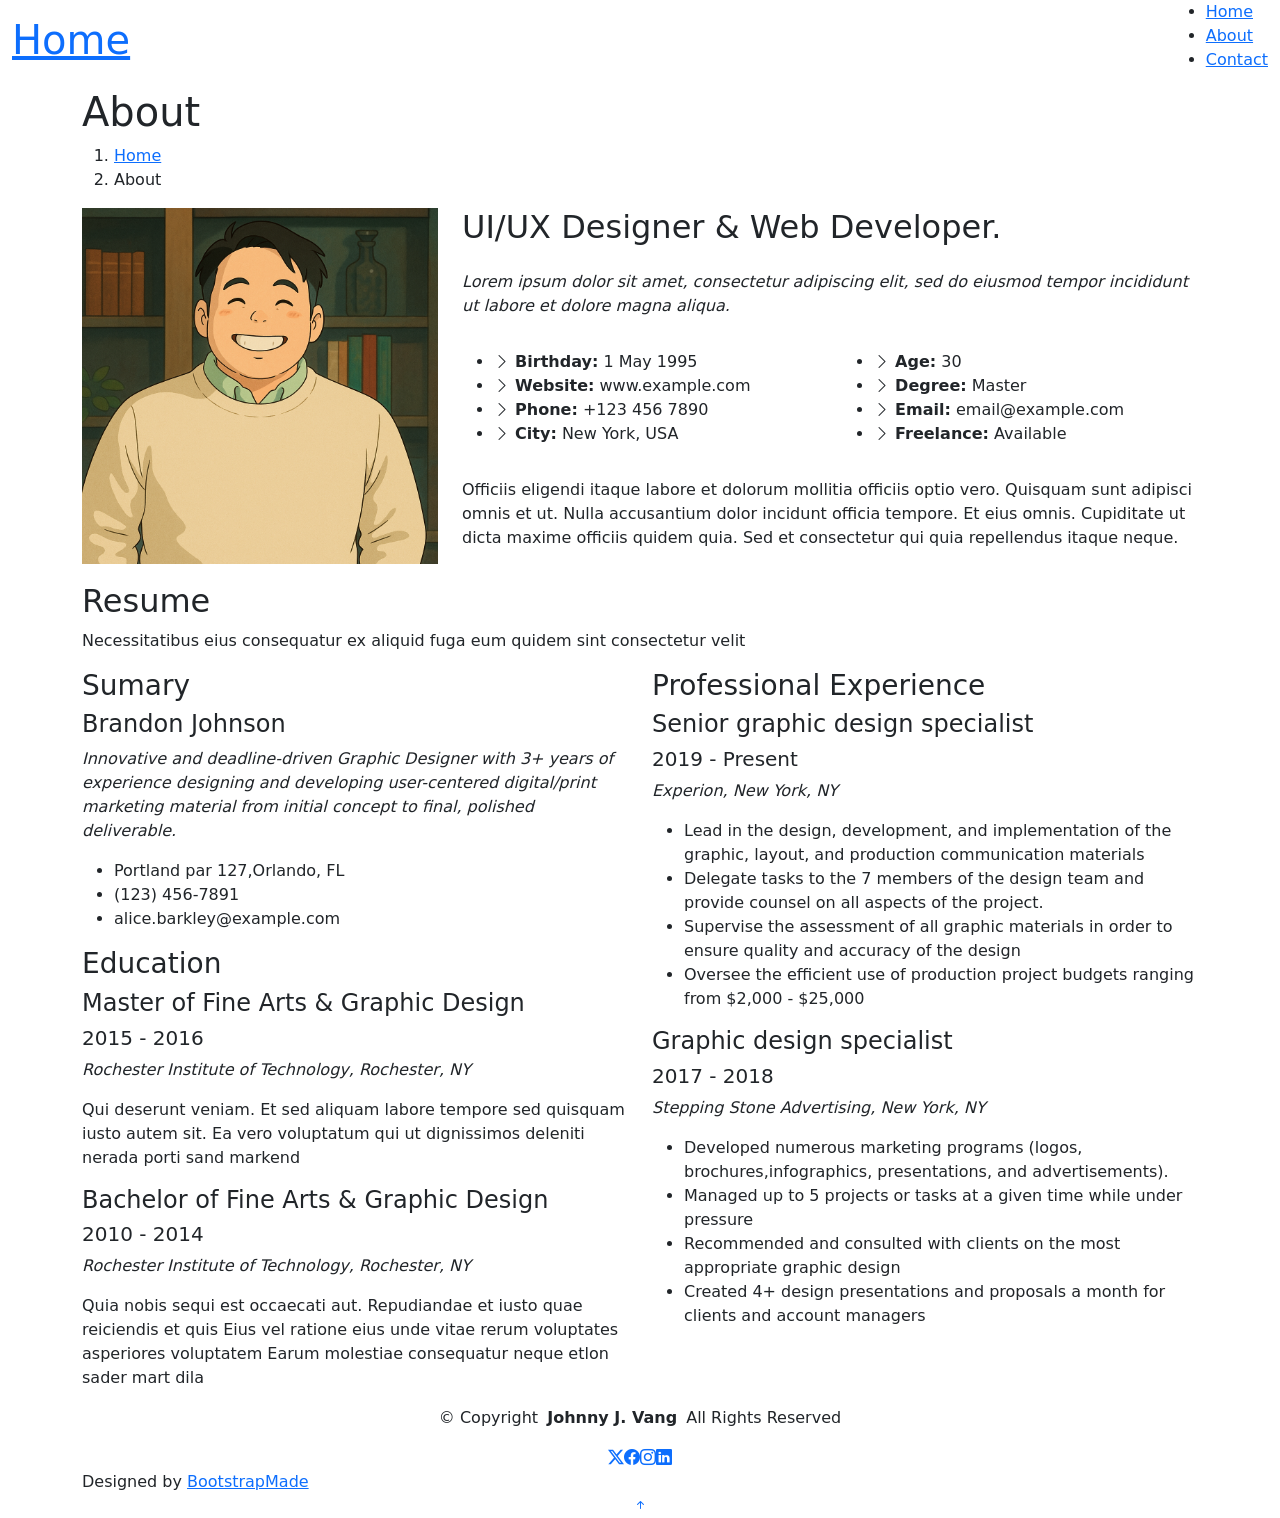
==== about.html @ 9f2401c4 "merging portfolio repository" ====
<!DOCTYPE html>
<html lang="en">

<head>
  <meta charset="utf-8">
  <meta content="width=device-width, initial-scale=1.0" name="viewport">
  <title>Johnny J. Vang</title>
  <meta name="description" content="">
  <meta name="keywords" content="">

  <!-- Favicons -->
  <link href="assets/img/favicon.png" rel="icon">
  <link href="assets/img/apple-touch-icon.png" rel="apple-touch-icon">

  <!-- Fonts -->
  <link href="https://fonts.googleapis.com" rel="preconnect">
  <link href="https://fonts.gstatic.com" rel="preconnect" crossorigin>
  <link href="https://fonts.googleapis.com/css2?family=Inconsolata:wght@200;300;400;500;600;700;800;900&display=swap" rel="stylesheet">

  <!-- Vendor CSS Files -->
  <link href="assets/vendor/bootstrap/css/bootstrap.min.css" rel="stylesheet">
  <link href="assets/vendor/bootstrap-icons/bootstrap-icons.css" rel="stylesheet">
  <link href="assets/vendor/aos/aos.css" rel="stylesheet">
  <link href="assets/vendor/glightbox/css/glightbox.min.css" rel="stylesheet">
  <link href="assets/vendor/swiper/swiper-bundle.min.css" rel="stylesheet">

  <!-- Main CSS File -->
  <link href="assets/css/main.css" rel="stylesheet">

  <!-- =======================================================
  * Template Name: MyPortfolio
  * Template URL: https://bootstrapmade.com/myportfolio-bootstrap-portfolio-website-template/
  * Updated: Aug 08 2024 with Bootstrap v5.3.3
  * Author: BootstrapMade.com
  * License: https://bootstrapmade.com/license/
  ======================================================== -->
</head>

<body class="about-page">

  <header id="header" class="header d-flex align-items-center sticky-top">
    <div class="container-fluid  position-relative d-flex align-items-center justify-content-between">

      <a href="index.html" class="logo d-flex align-items-center">
        <!-- Uncomment the line below if you also wish to use an image logo -->
        <!-- <img src="assets/img/logo.png" alt=""> -->
        <h1 class="sitename">Home</h1>
      </a>

      <nav id="navmenu" class="navmenu">
        <ul>
          <li><a href="index.html">Home</a></li>
          <li><a href="about.html">About</a></li>
          <li><a href="contact.html">Contact</a></li>
        </ul>
        <i class="mobile-nav-toggle d-xl-none bi bi-list"></i>
      </nav>

    </div>
  </header>

  <main class="main">

    <!-- Page Title -->
    <div class="page-title light-background">
      <div class="container">
        <h1>About</h1>
        <nav class="breadcrumbs">
          <ol>
            <li><a href="index.html">Home</a></li>
            <li class="current">About</li>
          </ol>
        </nav>
      </div>
    </div><!-- End Page Title -->

    <!-- About Section -->
    <section id="about" class="about section">

      <div class="container" data-aos="fade-up" data-aos-delay="100">

        <div class="row gy-4 justify-content-center">
          <div class="col-lg-4">
            <img src="assets/img/profile_pic.png" alt="profile picture" class="img-fluid">
            <!-- <img src="assets/img/profile-img.jpg" class="img-fluid" alt=""> -->
          </div>
          <div class="col-lg-8 content">
            <h2>UI/UX Designer &amp; Web Developer.</h2>
            <p class="fst-italic py-3">
              Lorem ipsum dolor sit amet, consectetur adipiscing elit, sed do eiusmod tempor incididunt ut labore et dolore
              magna aliqua.
            </p>
            <div class="row">
              <div class="col-lg-6">
                <ul>
                  <li><i class="bi bi-chevron-right"></i> <strong>Birthday:</strong> <span>1 May 1995</span></li>
                  <li><i class="bi bi-chevron-right"></i> <strong>Website:</strong> <span>www.example.com</span></li>
                  <li><i class="bi bi-chevron-right"></i> <strong>Phone:</strong> <span>+123 456 7890</span></li>
                  <li><i class="bi bi-chevron-right"></i> <strong>City:</strong> <span>New York, USA</span></li>
                </ul>
              </div>
              <div class="col-lg-6">
                <ul>
                  <li><i class="bi bi-chevron-right"></i> <strong>Age:</strong> <span>30</span></li>
                  <li><i class="bi bi-chevron-right"></i> <strong>Degree:</strong> <span>Master</span></li>
                  <li><i class="bi bi-chevron-right"></i> <strong>Email:</strong> <span>email@example.com</span></li>
                  <li><i class="bi bi-chevron-right"></i> <strong>Freelance:</strong> <span>Available</span></li>
                </ul>
              </div>
            </div>
            <p class="py-3">
              Officiis eligendi itaque labore et dolorum mollitia officiis optio vero. Quisquam sunt adipisci omnis et ut. Nulla accusantium dolor incidunt officia tempore. Et eius omnis.
              Cupiditate ut dicta maxime officiis quidem quia. Sed et consectetur qui quia repellendus itaque neque.
            </p>
          </div>
        </div>

      </div>

    </section><!-- /About Section -->

    <!-- Resume Section -->
    <section id="resume" class="resume section">

      <!-- Section Title -->
      <div class="container section-title" data-aos="fade-up">
        <h2>Resume</h2>
        <p>Necessitatibus eius consequatur ex aliquid fuga eum quidem sint consectetur velit</p>
      </div><!-- End Section Title -->

      <div class="container">

        <div class="row">

          <div class="col-lg-6" data-aos="fade-up" data-aos-delay="100">
            <h3 class="resume-title">Sumary</h3>

            <div class="resume-item pb-0">
              <h4>Brandon Johnson</h4>
              <p><em>Innovative and deadline-driven Graphic Designer with 3+ years of experience designing and developing user-centered digital/print marketing material from initial concept to final, polished deliverable.</em></p>
              <ul>
                <li>Portland par 127,Orlando, FL</li>
                <li>(123) 456-7891</li>
                <li>alice.barkley@example.com</li>
              </ul>
            </div><!-- Edn Resume Item -->

            <h3 class="resume-title">Education</h3>
            <div class="resume-item">
              <h4>Master of Fine Arts &amp; Graphic Design</h4>
              <h5>2015 - 2016</h5>
              <p><em>Rochester Institute of Technology, Rochester, NY</em></p>
              <p>Qui deserunt veniam. Et sed aliquam labore tempore sed quisquam iusto autem sit. Ea vero voluptatum qui ut dignissimos deleniti nerada porti sand markend</p>
            </div><!-- Edn Resume Item -->

            <div class="resume-item">
              <h4>Bachelor of Fine Arts &amp; Graphic Design</h4>
              <h5>2010 - 2014</h5>
              <p><em>Rochester Institute of Technology, Rochester, NY</em></p>
              <p>Quia nobis sequi est occaecati aut. Repudiandae et iusto quae reiciendis et quis Eius vel ratione eius unde vitae rerum voluptates asperiores voluptatem Earum molestiae consequatur neque etlon sader mart dila</p>
            </div><!-- Edn Resume Item -->

          </div>

          <div class="col-lg-6" data-aos="fade-up" data-aos-delay="200">
            <h3 class="resume-title">Professional Experience</h3>
            <div class="resume-item">
              <h4>Senior graphic design specialist</h4>
              <h5>2019 - Present</h5>
              <p><em>Experion, New York, NY </em></p>
              <ul>
                <li>Lead in the design, development, and implementation of the graphic, layout, and production communication materials</li>
                <li>Delegate tasks to the 7 members of the design team and provide counsel on all aspects of the project. </li>
                <li>Supervise the assessment of all graphic materials in order to ensure quality and accuracy of the design</li>
                <li>Oversee the efficient use of production project budgets ranging from $2,000 - $25,000</li>
              </ul>
            </div><!-- Edn Resume Item -->

            <div class="resume-item">
              <h4>Graphic design specialist</h4>
              <h5>2017 - 2018</h5>
              <p><em>Stepping Stone Advertising, New York, NY</em></p>
              <ul>
                <li>Developed numerous marketing programs (logos, brochures,infographics, presentations, and advertisements).</li>
                <li>Managed up to 5 projects or tasks at a given time while under pressure</li>
                <li>Recommended and consulted with clients on the most appropriate graphic design</li>
                <li>Created 4+ design presentations and proposals a month for clients and account managers</li>
              </ul>
            </div><!-- Edn Resume Item -->

          </div>

        </div>

      </div>

    </section><!-- /Resume Section -->

  </main>

  <footer id="footer" class="footer light-background">

    <div class="container">
      <div class="copyright text-center ">
        <p>© <span>Copyright</span> <strong class="px-1 sitename">Johnny J. Vang</strong> <span>All Rights Reserved</span></p>
      </div>
      <div class="social-links d-flex justify-content-center">
        <a href=""><i class="bi bi-twitter-x"></i></a>
        <a href=""><i class="bi bi-facebook"></i></a>
        <a href=""><i class="bi bi-instagram"></i></a>
        <a href=""><i class="bi bi-linkedin"></i></a>
      </div>
      <div class="credits">
        <!-- All the links in the footer should remain intact. -->
        <!-- You can delete the links only if you've purchased the pro version. -->
        <!-- Licensing information: https://bootstrapmade.com/license/ -->
        <!-- Purchase the pro version with working PHP/AJAX contact form: [buy-url] -->
        Designed by <a href="https://bootstrapmade.com/">BootstrapMade</a>
      </div>
    </div>

  </footer>

  <!-- Scroll Top -->
  <a href="#" id="scroll-top" class="scroll-top d-flex align-items-center justify-content-center"><i class="bi bi-arrow-up-short"></i></a>

  <!-- Preloader -->
  <div id="preloader"></div>

  <!-- Vendor JS Files -->
  <script src="assets/vendor/bootstrap/js/bootstrap.bundle.min.js"></script>
  <script src="assets/vendor/php-email-form/validate.js"></script>
  <script src="assets/vendor/aos/aos.js"></script>
  <script src="assets/vendor/glightbox/js/glightbox.min.js"></script>
  <script src="assets/vendor/imagesloaded/imagesloaded.pkgd.min.js"></script>
  <script src="assets/vendor/isotope-layout/isotope.pkgd.min.js"></script>
  <script src="assets/vendor/swiper/swiper-bundle.min.js"></script>

  <!-- Main JS File -->
  <script src="assets/js/main.js"></script>

</body>

</html>
---- assets/css/main.css ----
/**
* Template Name: MyPortfolio
* Template URL: https://bootstrapmade.com/myportfolio-bootstrap-portfolio-website-template/
* Updated: Aug 08 2024 with Bootstrap v5.3.3
* Author: BootstrapMade.com
* License: https://bootstrapmade.com/license/
*/

/*--------------------------------------------------------------
# Font & Color Variables
# Help: https://bootstrapmade.com/color-system/
--------------------------------------------------------------*/
/* Fonts */
:root {
  --default-font: "Inconsolata",  system-ui, -apple-system, "Segoe UI", Roboto, "Helvetica Neue", Arial, "Noto Sans", "Liberation Sans", sans-serif, "Apple Color Emoji", "Segoe UI Emoji", "Segoe UI Symbol", "Noto Color Emoji";
  --heading-font: "Inconsolata",  sans-serif;
  --nav-font: "Inconsolata",  sans-serif;
}

/* Global Colors - The following color variables are used throughout the website. Updating them here will change the color scheme of the entire website */
:root { 
  --background-color: #ffffff; /* Background color for the entire website, including individual sections */
  --default-color: #212529; /* Default color used for the majority of the text content across the entire website */
  --heading-color: #000000; /* Color for headings, subheadings and title throughout the website */
  --accent-color: #000000; /* Accent color that represents your brand on the website. It's used for buttons, links, and other elements that need to stand out */
  --surface-color: #ffffff; /* The surface color is used as a background of boxed elements within sections, such as cards, icon boxes, or other elements that require a visual separation from the global background. */
  --contrast-color: #ffffff; /* Contrast color for text, ensuring readability against backgrounds of accent, heading, or default colors. */
}

/* Nav Menu Colors - The following color variables are used specifically for the navigation menu. They are separate from the global colors to allow for more customization options */
:root {
  --nav-color: #5b5b5b;  /* The default color of the main navmenu links */
  --nav-hover-color: #000000; /* Applied to main navmenu links when they are hovered over or active */
  --nav-mobile-background-color: #f5f5f5; /* Used as the background color for mobile navigation menu */
  --nav-dropdown-background-color: #ffffff; /* Used as the background color for dropdown items that appear when hovering over primary navigation items */
  --nav-dropdown-color: #5b5b5b; /* Used for navigation links of the dropdown items in the navigation menu. */
  --nav-dropdown-hover-color: #000000; /* Similar to --nav-hover-color, this color is applied to dropdown navigation links when they are hovered over. */
}

/* Color Presets - These classes override global colors when applied to any section or element, providing reuse of the sam color scheme. */

.light-background {
  --background-color: #f9f9f9;
  --surface-color: #ffffff;
}

.dark-background {
  --background-color: #060606;
  --default-color: #ffffff;
  --heading-color: #ffffff;
  --surface-color: #252525;
  --contrast-color: #ffffff;
}

/* Smooth scroll */
:root {
  scroll-behavior: smooth;
}

/*--------------------------------------------------------------
# General Styling & Shared Classes
--------------------------------------------------------------*/
body {
  color: var(--default-color);
  background-color: var(--background-color);
  font-family: var(--default-font);
}

a {
  color: var(--accent-color);
  text-decoration: none;
  transition: 0.3s;
}

a:hover {
  color: color-mix(in srgb, var(--accent-color), transparent 25%);
  text-decoration: none;
}

h1,
h2,
h3,
h4,
h5,
h6 {
  color: var(--heading-color);
  font-family: var(--heading-font);
}

/* PHP Email Form Messages
------------------------------*/
.php-email-form .error-message {
  display: none;
  background: #df1529;
  color: #ffffff;
  text-align: left;
  padding: 15px;
  margin-bottom: 24px;
  font-weight: 600;
}

.php-email-form .sent-message {
  display: none;
  color: #ffffff;
  background: #059652;
  text-align: center;
  padding: 15px;
  margin-bottom: 24px;
  font-weight: 600;
}

.php-email-form .loading {
  display: none;
  background: var(--surface-color);
  text-align: center;
  padding: 15px;
  margin-bottom: 24px;
}

.php-email-form .loading:before {
  content: "";
  display: inline-block;
  border-radius: 50%;
  width: 24px;
  height: 24px;
  margin: 0 10px -6px 0;
  border: 3px solid var(--accent-color);
  border-top-color: var(--surface-color);
  animation: php-email-form-loading 1s linear infinite;
}

@keyframes php-email-form-loading {
  0% {
    transform: rotate(0deg);
  }

  100% {
    transform: rotate(360deg);
  }
}

/*--------------------------------------------------------------
# Global Header
--------------------------------------------------------------*/
.header {
  color: var(--default-color);
  background-color: var(--background-color);
  padding: 15px 0;
  transition: all 0.5s;
  z-index: 997;
}

.header .logo {
  line-height: 1;
}

.header .logo img {
  max-height: 32px;
  margin-right: 8px;
}

.header .logo h1 {
  font-size: 30px;
  margin: 0;
  font-weight: 700;
  color: var(--heading-color);
}

/*--------------------------------------------------------------
# Navigation Menu
--------------------------------------------------------------*/
/* Navmenu */
.mobile-nav-toggle {
  color: var(--nav-color);
  position: fixed;
  top: 20px;
  right: 20px;
  font-size: 32px;
  line-height: 0;
  cursor: pointer;
  display: block !important;
  z-index: 998;
  transition: 0.3s;
}

.mobile-nav-toggle:hover {
  color: var(--nav-hover-color);
}

.navmenu {
  position: fixed;
  top: 0;
  bottom: 0;
  right: -300px;
  z-index: 997;
  transition: 0.3s;
  width: 300px;
  overflow: hidden;
}

.navmenu ul {
  display: block;
  list-style: none;
  padding: 10px 0;
  margin: 0;
  overflow-y: auto;
  transition: 0.3s;
  z-index: 998;
}

.navmenu a,
.navmenu a:focus {
  color: var(--nav-dropdown-color);
  padding: 10px 20px;
  font-family: var(--nav-font);
  font-size: 17px;
  font-weight: 500;
  display: flex;
  align-items: center;
  justify-content: space-between;
  white-space: nowrap;
  transition: 0.3s;
}

.navmenu a i,
.navmenu a:focus i {
  font-size: 12px;
  line-height: 0;
  margin-left: 5px;
  width: 30px;
  height: 30px;
  display: flex;
  align-items: center;
  justify-content: center;
  border-radius: 50%;
  transition: 0.3s;
  background-color: color-mix(in srgb, var(--accent-color), transparent 90%);
}

.navmenu a i:hover,
.navmenu a:focus i:hover {
  background-color: var(--accent-color);
  color: var(--contrast-color);
}

.navmenu a:hover,
.navmenu .active,
.navmenu .active:focus {
  color: var(--nav-dropdown-hover-color);
}

.navmenu .active i,
.navmenu .active:focus i {
  background-color: var(--accent-color);
  color: var(--contrast-color);
  transform: rotate(180deg);
}

.navmenu .dropdown ul {
  position: static;
  display: none;
  z-index: 99;
  padding: 10px 0;
  margin: 10px 20px;
  box-shadow: none;
  transition: all 0.5s ease-in-out;
}

.navmenu .dropdown>.dropdown-active {
  display: block;
  background-color: var(--nav-dropdown-background-color);
  border: 1px solid color-mix(in srgb, var(--nav-dropdown-color), transparent 90%);
}

.mobile-nav-active {
  overflow: hidden;
}

.mobile-nav-active .mobile-nav-toggle {
  right: 310px;
  background-color: var(--surface-color);
  border-radius: 50%;
  border: 1px solid color-mix(in srgb, var(--default-color), transparent 80%);
}

.mobile-nav-active .navmenu {
  position: fixed;
  overflow: hidden;
  top: 0;
  bottom: 0;
  right: 0;
  background-color: var(--nav-mobile-background-color);
  transition: 0.3s;
}

/*--------------------------------------------------------------
# Global Footer
--------------------------------------------------------------*/
.footer {
  color: var(--default-color);
  background-color: var(--background-color);
  font-size: 14px;
  padding: 40px 0;
  position: relative;
}

.footer .copyright p {
  margin-bottom: 0;
}

.footer .social-links {
  margin-top: 20px;
}

.footer .social-links a {
  display: flex;
  align-items: center;
  justify-content: center;
  width: 40px;
  height: 40px;
  border-radius: 50%;
  border: 1px solid color-mix(in srgb, var(--default-color), transparent 50%);
  font-size: 16px;
  color: color-mix(in srgb, var(--default-color), transparent 50%);
  margin: 0 5px;
  transition: 0.3s;
}

.footer .social-links a:hover {
  color: var(--accent-color);
  border-color: var(--accent-color);
}

.footer .credits {
  margin-top: 10px;
  font-size: 13px;
  text-align: center;
}

/*--------------------------------------------------------------
# Preloader
--------------------------------------------------------------*/
#preloader {
  position: fixed;
  inset: 0;
  z-index: 9999;
  overflow: hidden;
  background-color: var(--background-color);
  transition: all 0.6s ease-out;
}

#preloader:before {
  content: "";
  position: fixed;
  top: calc(50% - 30px);
  left: calc(50% - 30px);
  border: 6px solid var(--accent-color);
  border-top-color: color-mix(in srgb, var(--accent-color), transparent 90%);
  border-radius: 50%;
  width: 60px;
  height: 60px;
  animation: animate-preloader 1s linear infinite;
}

@keyframes animate-preloader {
  0% {
    transform: rotate(0deg);
  }

  100% {
    transform: rotate(360deg);
  }
}

/*--------------------------------------------------------------
# Scroll Top Button
--------------------------------------------------------------*/
.scroll-top {
  position: fixed;
  visibility: hidden;
  opacity: 0;
  right: 15px;
  bottom: -15px;
  z-index: 99999;
  background-color: var(--accent-color);
  width: 44px;
  height: 44px;
  border-radius: 50px;
  transition: all 0.4s;
}

.scroll-top i {
  font-size: 24px;
  color: var(--contrast-color);
  line-height: 0;
}

.scroll-top:hover {
  background-color: color-mix(in srgb, var(--accent-color), transparent 20%);
  color: var(--contrast-color);
}

.scroll-top.active {
  visibility: visible;
  opacity: 1;
  bottom: 15px;
}

/*--------------------------------------------------------------
# Disable aos animation delay on mobile devices
--------------------------------------------------------------*/
@media screen and (max-width: 768px) {
  [data-aos-delay] {
    transition-delay: 0 !important;
  }
}

/*--------------------------------------------------------------
# Global Page Titles & Breadcrumbs
--------------------------------------------------------------*/
.page-title {
  color: var(--default-color);
  background-color: var(--background-color);
  padding: 120px 0;
  text-align: center;
  position: relative;
}

.page-title h1 {
  font-size: 42px;
  font-weight: 700;
  margin-bottom: 10px;
}

.page-title .breadcrumbs ol {
  display: flex;
  flex-wrap: wrap;
  list-style: none;
  justify-content: center;
  padding: 0;
  margin: 0;
  font-size: 16px;
  font-weight: 400;
}

.page-title .breadcrumbs ol li+li {
  padding-left: 10px;
}

.page-title .breadcrumbs ol li+li::before {
  content: "/";
  display: inline-block;
  padding-right: 10px;
  color: color-mix(in srgb, var(--default-color), transparent 70%);
}

/*--------------------------------------------------------------
# Global Sections
--------------------------------------------------------------*/
section,
.section {
  color: var(--default-color);
  background-color: var(--background-color);
  padding: 60px 0;
  scroll-margin-top: 90px;
  overflow: clip;
}

@media (max-width: 1199px) {

  section,
  .section {
    scroll-margin-top: 66px;
  }
}

/*--------------------------------------------------------------
# Global Section Titles
--------------------------------------------------------------*/
.section-title {
  text-align: center;
  padding-bottom: 60px;
  position: relative;
}

.section-title h2 {
  font-size: 32px;
  font-weight: 400;
  margin-bottom: 15px;
}

.section-title p {
  margin-bottom: 0;
}

/*--------------------------------------------------------------
# Portfolio Section
--------------------------------------------------------------*/
.portfolio .portfolio-info h3 {
  font-size: 24px;
  margin-bottom: 5px;
}

.portfolio .portfolio-info p {
  font-size: 15px;
}

.portfolio .portfolio-filters {
  padding: 0;
  margin: 0 auto 20px auto;
  list-style: none;
}

.portfolio .portfolio-filters li {
  cursor: pointer;
  display: inline-block;
  padding: 0;
  font-size: 16px;
  font-weight: 400;
  margin: 0 10px;
  line-height: 1;
  margin-bottom: 5px;
  transition: all 0.3s ease-in-out;
}

.portfolio .portfolio-filters li:hover,
.portfolio .portfolio-filters li.filter-active {
  border-bottom: 2px solid var(--default-color);
  padding-bottom: 3px;
}

.portfolio .portfolio-filters li:first-child {
  margin-left: 0;
}

.portfolio .portfolio-filters li:last-child {
  margin-right: 5px;
}

@media (max-width: 575px) {
  .portfolio .portfolio-filters li {
    font-size: 14px;
    margin: 0 5px;
  }
}

.portfolio .portfolio-content {
  position: relative;
  overflow: hidden;
}

.portfolio .portfolio-content img {
  transition: 0.3s;
}

.portfolio .portfolio-content .portfolio-info {
  opacity: 0;
  position: absolute;
  inset: 0;
  z-index: 3;
  transition: all ease-in-out 0.3s;
  background: rgba(0, 0, 0, 0.6);
  padding: 15px;
  display: flex;
  align-items: center;
  justify-content: center;
  flex-direction: column;
}

.portfolio .portfolio-content .portfolio-info h4 {
  font-size: 18px;
  mask-border: 0;
  font-weight: 400;
  color: #ffffff;
  display: inline-block;
}

.portfolio .portfolio-content .portfolio-info p {
  text-align: center;
  display: inline-block;
  font-size: 14px;
  font-weight: 400;
  color: rgba(255, 255, 255, 0.8);
}

.portfolio .portfolio-content .portfolio-info .preview-link,
.portfolio .portfolio-content .portfolio-info .details-link {
  font-size: 26px;
  color: #fff;
  transition: 0.3s;
  line-height: 1.2;
}

.portfolio .portfolio-content .portfolio-info .preview-link:hover,
.portfolio .portfolio-content .portfolio-info .details-link:hover {
  color: var(--accent-color);
}

.portfolio .portfolio-content .portfolio-info .details-link {
  left: 50%;
  font-size: 34px;
  line-height: 0;
}

.portfolio .portfolio-content:hover .portfolio-info {
  opacity: 1;
}

.portfolio .portfolio-content:hover img {
  transform: scale(1.1);
}

/*--------------------------------------------------------------
# Clients Section
--------------------------------------------------------------*/
.clients .swiper-slide img {
  opacity: 0.5;
  transition: 0.3s;
  filter: grayscale(100);
}

.clients .swiper-slide img:hover {
  filter: none;
  opacity: 1;
}

.clients .swiper-wrapper {
  height: auto;
}

.clients .swiper-pagination {
  margin-top: 20px;
  position: relative;
}

.clients .swiper-pagination .swiper-pagination-bullet {
  width: 12px;
  height: 12px;
  opacity: 1;
  background-color: color-mix(in srgb, var(--default-color), transparent 80%);
}

.clients .swiper-pagination .swiper-pagination-bullet-active {
  background-color: var(--accent-color);
}

/*--------------------------------------------------------------
# Services Section
--------------------------------------------------------------*/
.services .service-item {
  background-color: var(--surface-color);
  padding: 40px;
  box-shadow: 0px 0 30px rgba(0, 0, 0, 0.1);
  height: 100%;
}

.services .service-item .icon {
  width: 48px;
  height: 48px;
  position: relative;
  margin-bottom: 50px;
}

.services .service-item .icon i {
  color: color-mix(in srgb, var(--heading-color), transparent 30%);
  font-size: 56px;
  transition: ease-in-out 0.3s;
  z-index: 2;
  position: relative;
}

.services .service-item .icon:before {
  position: absolute;
  content: "";
  height: 100%;
  width: 100%;
  background: color-mix(in srgb, var(--heading-color), transparent 95%);
  border-radius: 50px;
  z-index: 1;
  top: 10px;
  right: -20px;
  transition: 0.3s;
}

.services .service-item h3 {
  color: color-mix(in srgb, var(--heading-color), transparent 20%);
  font-weight: 700;
  margin: 0 0 20px 0;
  padding-bottom: 8px;
  font-size: 22px;
  position: relative;
  display: inline-block;
  border-bottom: 4px solid color-mix(in srgb, var(--heading-color), transparent 90%);
  transition: 0.3s;
}

.services .service-item p {
  line-height: 24px;
  font-size: 14px;
  margin-bottom: 0;
}

.services .service-item .readmore {
  margin-top: 15px;
  display: inline-block;
  color: color-mix(in srgb, var(--default-color), transparent 30%);
}

.services .service-item:hover .icon i {
  color: var(--heading-color);
}

.services .service-item:hover .icon:before {
  background: color-mix(in srgb, var(--heading-color), transparent 90%);
}

.services .service-item:hover h3 {
  border-color: color-mix(in srgb, var(--accent-color), transparent 70%);
  color: var(--heading-color);
}

.services .service-item:hover .readmore {
  color: var(--accent-color);
}

/*--------------------------------------------------------------
# Testimonials Section
--------------------------------------------------------------*/
.testimonials .section-header {
  margin-bottom: 40px;
}

.testimonials .testimonials-carousel,
.testimonials .testimonials-slider {
  overflow: hidden;
}

.testimonials .testimonial-item {
  text-align: center;
}

.testimonials .testimonial-item .testimonial-img {
  width: 120px;
  border-radius: 50%;
  border: 4px solid var(--background-color);
  margin: 0 auto;
}

.testimonials .testimonial-item h3 {
  font-size: 20px;
  font-weight: bold;
  margin: 10px 0 5px 0;
}

.testimonials .testimonial-item h4 {
  font-size: 14px;
  color: color-mix(in srgb, var(--default-color), transparent 40%);
  margin: 0 0 15px 0;
}

.testimonials .testimonial-item .stars {
  margin-bottom: 15px;
}

.testimonials .testimonial-item .stars i {
  color: #ffc107;
  margin: 0 1px;
}

.testimonials .testimonial-item .quote-icon-left,
.testimonials .testimonial-item .quote-icon-right {
  color: color-mix(in srgb, var(--accent-color), transparent 50%);
  font-size: 26px;
  line-height: 0;
}

.testimonials .testimonial-item .quote-icon-left {
  display: inline-block;
  left: -5px;
  position: relative;
}

.testimonials .testimonial-item .quote-icon-right {
  display: inline-block;
  right: -5px;
  position: relative;
  top: 10px;
  transform: scale(-1, -1);
}

.testimonials .testimonial-item p {
  font-style: italic;
  margin: 0 auto 15px auto;
}

.testimonials .swiper-wrapper {
  height: auto;
}

.testimonials .swiper-pagination {
  margin-top: 20px;
  position: relative;
}

.testimonials .swiper-pagination .swiper-pagination-bullet {
  width: 12px;
  height: 12px;
  opacity: 1;
  background-color: color-mix(in srgb, var(--default-color), transparent 85%);
}

.testimonials .swiper-pagination .swiper-pagination-bullet-active {
  background-color: var(--accent-color);
}

@media (min-width: 992px) {
  .testimonials .testimonial-item p {
    width: 80%;
  }
}

/*--------------------------------------------------------------
# About Section
--------------------------------------------------------------*/
.about .content h2 {
  font-weight: 700;
  font-size: 24px;
}

.about .content ul {
  list-style: none;
  padding: 0;
}

.about .content ul li {
  margin-bottom: 20px;
  display: flex;
  align-items: center;
}

.about .content ul strong {
  margin-right: 10px;
}

.about .content ul i {
  font-size: 16px;
  margin-right: 5px;
  color: var(--accent-color);
  line-height: 0;
}

/*--------------------------------------------------------------
# Resume Section
--------------------------------------------------------------*/
.resume .resume-title {
  color: var(--heading-color);
  font-size: 26px;
  font-weight: 700;
  margin-top: 20px;
  margin-bottom: 20px;
}

.resume .resume-item {
  padding: 0 0 20px 20px;
  margin-top: -2px;
  border-left: 2px solid var(--accent-color);
  position: relative;
}

.resume .resume-item h4 {
  line-height: 18px;
  font-size: 18px;
  font-weight: 600;
  text-transform: uppercase;
  color: color-mix(in srgb, var(--default-color), transparent 20%);
  margin-bottom: 10px;
}

.resume .resume-item h5 {
  font-size: 16px;
  padding: 5px 15px;
  display: inline-block;
  font-weight: 600;
  margin-bottom: 10px;
}

.resume .resume-item ul {
  padding-left: 20px;
}

.resume .resume-item ul li {
  padding-bottom: 10px;
}

.resume .resume-item:last-child {
  padding-bottom: 0;
}

.resume .resume-item::before {
  content: "";
  position: absolute;
  width: 16px;
  height: 16px;
  border-radius: 50px;
  left: -9px;
  top: 0;
  background: var(--background-color);
  border: 2px solid var(--accent-color);
}

/*--------------------------------------------------------------
# Pricing Section
--------------------------------------------------------------*/
.pricing .pricing-item {
  background-color: var(--surface-color);
  padding: 60px 40px;
  box-shadow: 0 3px 20px -2px rgba(0, 0, 0, 0.1);
  height: 100%;
  position: relative;
}

.pricing h3 {
  font-weight: 600;
  margin-bottom: 15px;
  font-size: 20px;
}

.pricing h4 {
  font-size: 48px;
  color: var(--accent-color);
  font-family: var(--heading-font);
  font-weight: 400;
}

.pricing h4 sup {
  font-size: 28px;
}

.pricing h4 span {
  color: color-mix(in srgb, var(--default-color), transparent 60%);
  font-size: 18px;
}

.pricing ul {
  padding: 20px 0;
  list-style: none;
  color: color-mix(in srgb, var(--default-color), transparent 30%);
  text-align: left;
  line-height: 20px;
}

.pricing ul li {
  padding: 10px 0;
  display: flex;
  align-items: center;
}

.pricing ul i {
  color: #059652;
  font-size: 24px;
  padding-right: 3px;
}

.pricing ul .na {
  color: color-mix(in srgb, var(--default-color), transparent 60%);
}

.pricing ul .na i {
  color: color-mix(in srgb, var(--default-color), transparent 60%);
}

.pricing ul .na span {
  text-decoration: line-through;
}

.pricing .buy-btn {
  color: color-mix(in srgb, var(--default-color), transparent 40%);
  background-color: var(--background-color);
  display: inline-block;
  padding: 8px 35px 10px 35px;
  border-radius: 4px;
  border: 1px solid color-mix(in srgb, var(--default-color), transparent 60%);
  transition: none;
  font-size: 16px;
  font-weight: 500;
  font-family: var(--heading-font);
  transition: 0.3s;
}

.pricing .buy-btn:hover {
  background: var(--accent-color);
  border-color: var(--accent-color);
  color: var(--contrast-color);
}

.pricing .featured {
  z-index: 10;
}

.pricing .featured .pricing-item {
  background: var(--accent-color);
}

@media (min-width: 992px) {
  .pricing .featured .pricing-item {
    transform: scale(1.02, 1.1);
  }
}

.pricing .featured h3,
.pricing .featured h4,
.pricing .featured h4 span,
.pricing .featured ul,
.pricing .featured ul .na,
.pricing .featured ul i,
.pricing .featured ul .na i {
  color: var(--contrast-color);
}

.pricing .featured .buy-btn {
  background: var(--accent-color);
  color: var(--contrast-color);
  border-color: var(--contrast-color);
}

.pricing .featured .buy-btn:hover {
  background: color-mix(in srgb, var(--background-color), transparent 92%);
}

/*--------------------------------------------------------------
# Alt Pricing Section
--------------------------------------------------------------*/
.alt-pricing .pricing-item {
  border-bottom: 1px dashed color-mix(in srgb, var(--default-color), transparent 60%);
  width: 100%;
  height: 100%;
  padding: 0 0 15px 0;
}

.alt-pricing .pricing-item h3 {
  margin: 0;
  font-size: 20px;
  font-weight: 600;
}

.alt-pricing .pricing-item h4 {
  margin: 0;
  font-size: 18px;
  color: var(--accent-color);
}

/*--------------------------------------------------------------
# Portfolio Details Section
--------------------------------------------------------------*/
.portfolio-details .portfolio-details-slider img {
  width: 100%;
}

.portfolio-details .portfolio-details-slider .swiper-pagination {
  margin-top: 20px;
  position: relative;
}

.portfolio-details .portfolio-details-slider .swiper-pagination .swiper-pagination-bullet {
  width: 12px;
  height: 12px;
  background-color: color-mix(in srgb, var(--default-color), transparent 85%);
  opacity: 1;
}

.portfolio-details .portfolio-details-slider .swiper-pagination .swiper-pagination-bullet-active {
  background-color: var(--accent-color);
}

.portfolio-details .portfolio-info {
  background-color: var(--surface-color);
  padding: 30px;
  box-shadow: 0px 0 30px rgba(0, 0, 0, 0.1);
}

.portfolio-details .portfolio-info h3 {
  font-size: 22px;
  font-weight: 700;
  margin-bottom: 20px;
  padding-bottom: 20px;
  border-bottom: 1px solid color-mix(in srgb, var(--default-color), transparent 85%);
}

.portfolio-details .portfolio-info ul {
  list-style: none;
  padding: 0;
  font-size: 15px;
}

.portfolio-details .portfolio-info ul li+li {
  margin-top: 10px;
}

.portfolio-details .portfolio-description {
  padding-top: 30px;
}

.portfolio-details .portfolio-description h2 {
  font-size: 26px;
  font-weight: 700;
  margin-bottom: 20px;
}

.portfolio-details .portfolio-description p {
  padding: 0;
  color: color-mix(in srgb, var(--default-color), transparent 30%);
}

/*--------------------------------------------------------------
# Service Details Section
--------------------------------------------------------------*/
.service-details .services-list {
  background-color: var(--surface-color);
  padding: 10px 30px;
  border: 1px solid color-mix(in srgb, var(--default-color), transparent 90%);
  margin-bottom: 20px;
}

.service-details .services-list a {
  display: block;
  line-height: 1;
  padding: 8px 0 8px 15px;
  border-left: 3px solid color-mix(in srgb, var(--default-color), transparent 70%);
  margin: 20px 0;
  color: color-mix(in srgb, var(--default-color), transparent 20%);
  transition: 0.3s;
}

.service-details .services-list a.active {
  color: var(--heading-color);
  font-weight: 700;
  border-color: var(--accent-color);
}

.service-details .services-list a:hover {
  border-color: var(--accent-color);
}

.service-details .services-img {
  margin-bottom: 20px;
}

.service-details h3 {
  font-size: 26px;
  font-weight: 700;
}

.service-details h4 {
  font-size: 20px;
  font-weight: 700;
}

.service-details p {
  font-size: 15px;
}

.service-details ul {
  list-style: none;
  padding: 0;
  font-size: 15px;
}

.service-details ul li {
  padding: 5px 0;
  display: flex;
  align-items: center;
}

.service-details ul i {
  font-size: 20px;
  margin-right: 8px;
  color: var(--accent-color);
}

/*--------------------------------------------------------------
# Starter Section Section
--------------------------------------------------------------*/
.starter-section {
  /* Add your styles here */
}

/*--------------------------------------------------------------
# Contact Section
--------------------------------------------------------------*/
.contact {
  background-image: url("../img/contact-bg.png");
  background-position: left center;
  background-repeat: no-repeat;
  position: relative;
}

@media (max-width: 640px) {
  .contact {
    background-position: center 50px;
    background-size: contain;
  }
}

.contact:before {
  content: "";
  background: color-mix(in srgb, var(--background-color), transparent 30%);
  position: absolute;
  bottom: 0;
  top: 0;
  left: 0;
  right: 0;
}

.contact .info-item+.info-item {
  margin-top: 40px;
}

.contact .info-item i {
  background: var(--accent-color);
  color: var(--contrast-color);
  font-size: 20px;
  width: 44px;
  height: 44px;
  display: flex;
  justify-content: center;
  align-items: center;
  border-radius: 50px;
  transition: all 0.3s ease-in-out;
  margin-right: 15px;
}

.contact .info-item h3 {
  padding: 0;
  font-size: 18px;
  font-weight: 700;
  margin-bottom: 5px;
}

.contact .info-item p {
  padding: 0;
  margin-bottom: 0;
  font-size: 14px;
}

.contact .php-email-form {
  height: 100%;
}

.contact .php-email-form input[type=text],
.contact .php-email-form input[type=email],
.contact .php-email-form textarea {
  font-size: 14px;
  padding: 10px 15px;
  box-shadow: none;
  border-radius: 0;
  color: var(--default-color);
  background-color: color-mix(in srgb, var(--background-color), transparent 50%);
  border-color: color-mix(in srgb, var(--default-color), transparent 80%);
}

.contact .php-email-form input[type=text]:focus,
.contact .php-email-form input[type=email]:focus,
.contact .php-email-form textarea:focus {
  border-color: var(--accent-color);
}

.contact .php-email-form input[type=text]::placeholder,
.contact .php-email-form input[type=email]::placeholder,
.contact .php-email-form textarea::placeholder {
  color: color-mix(in srgb, var(--default-color), transparent 70%);
}

.contact .php-email-form button[type=submit] {
  color: var(--contrast-color);
  background: var(--accent-color);
  border: 0;
  padding: 10px 30px;
  transition: 0.4s;
  border-radius: 50px;
}

.contact .php-email-form button[type=submit]:hover {
  background: color-mix(in srgb, var(--accent-color), transparent 20%);
}
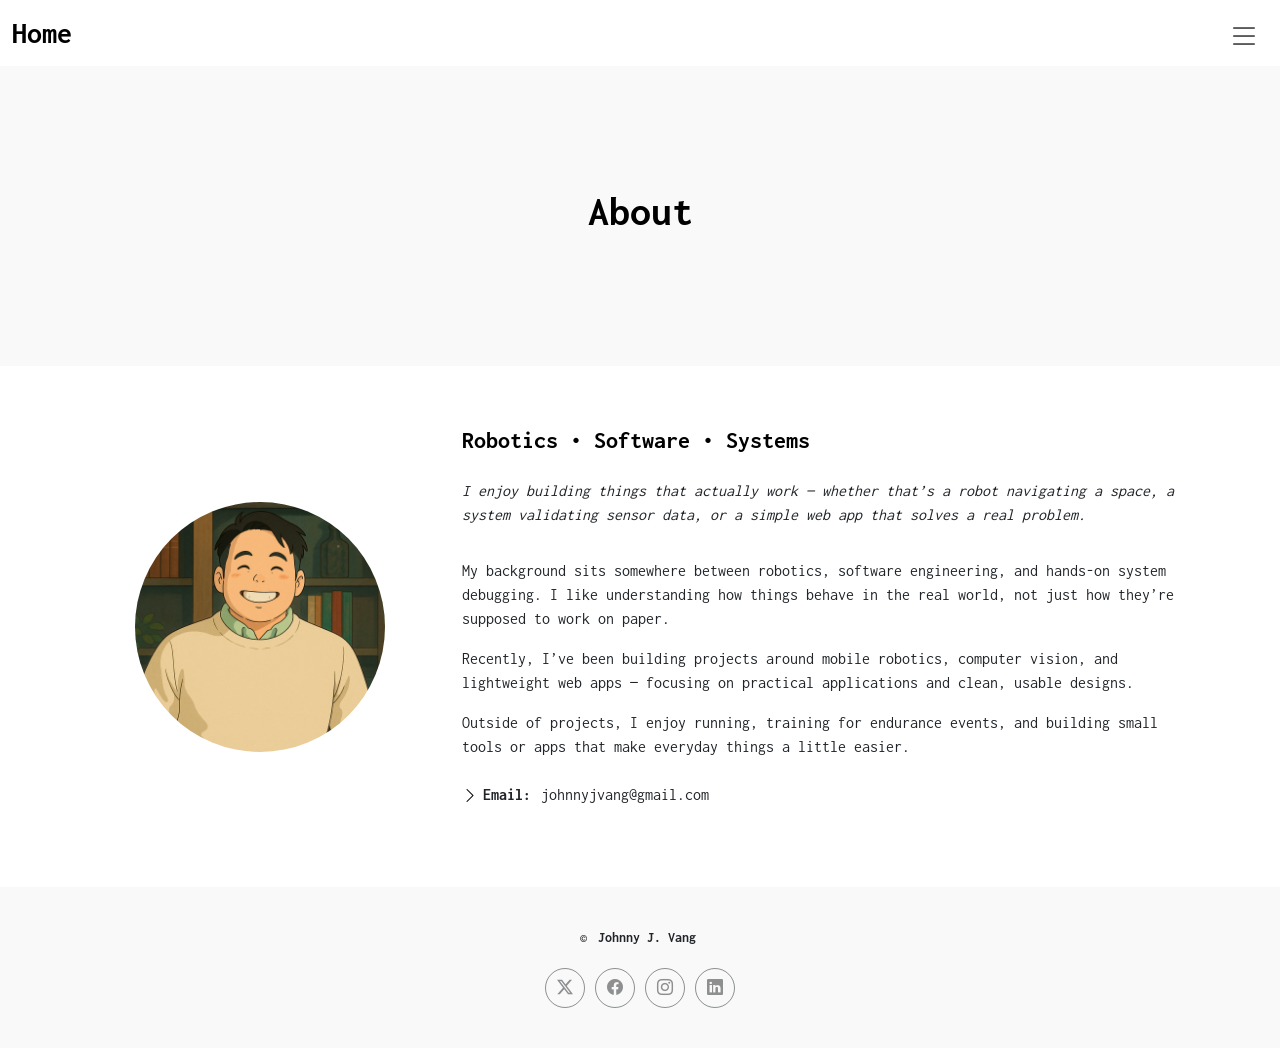
==== commit 9e4cabb2: "uploaded new projects" ====
--- a/about.html
+++ b/about.html
@@ -5,6 +5,7 @@
   <meta charset="utf-8">
   <meta content="width=device-width, initial-scale=1.0" name="viewport">
   <title>Johnny J. Vang</title>
+
   <meta name="description" content="">
   <meta name="keywords" content="">
 
@@ -21,36 +22,26 @@
   <link href="assets/vendor/bootstrap/css/bootstrap.min.css" rel="stylesheet">
   <link href="assets/vendor/bootstrap-icons/bootstrap-icons.css" rel="stylesheet">
   <link href="assets/vendor/aos/aos.css" rel="stylesheet">
-  <link href="assets/vendor/glightbox/css/glightbox.min.css" rel="stylesheet">
   <link href="assets/vendor/swiper/swiper-bundle.min.css" rel="stylesheet">
 
   <!-- Main CSS File -->
   <link href="assets/css/main.css" rel="stylesheet">
-
-  <!-- =======================================================
-  * Template Name: MyPortfolio
-  * Template URL: https://bootstrapmade.com/myportfolio-bootstrap-portfolio-website-template/
-  * Updated: Aug 08 2024 with Bootstrap v5.3.3
-  * Author: BootstrapMade.com
-  * License: https://bootstrapmade.com/license/
-  ======================================================== -->
 </head>
 
 <body class="about-page">
 
+  <!-- Header -->
   <header id="header" class="header d-flex align-items-center sticky-top">
-    <div class="container-fluid  position-relative d-flex align-items-center justify-content-between">
+    <div class="container-fluid position-relative d-flex align-items-center justify-content-between">
 
       <a href="index.html" class="logo d-flex align-items-center">
-        <!-- Uncomment the line below if you also wish to use an image logo -->
-        <!-- <img src="assets/img/logo.png" alt=""> -->
         <h1 class="sitename">Home</h1>
       </a>
 
       <nav id="navmenu" class="navmenu">
         <ul>
           <li><a href="index.html">Home</a></li>
-          <li><a href="about.html">About</a></li>
+          <li><a href="about.html" class="active">About</a></li>
           <li><a href="contact.html">Contact</a></li>
         </ul>
         <i class="mobile-nav-toggle d-xl-none bi bi-list"></i>
@@ -65,128 +56,61 @@
     <div class="page-title light-background">
       <div class="container">
         <h1>About</h1>
-        <nav class="breadcrumbs">
-          <ol>
-            <li><a href="index.html">Home</a></li>
-            <li class="current">About</li>
-          </ol>
-        </nav>
       </div>
-    </div><!-- End Page Title -->
+    </div>
 
     <!-- About Section -->
     <section id="about" class="about section">
 
       <div class="container" data-aos="fade-up" data-aos-delay="100">
 
-        <div class="row gy-4 justify-content-center">
-          <div class="col-lg-4">
-            <img src="assets/img/profile_pic.png" alt="profile picture" class="img-fluid">
-            <!-- <img src="assets/img/profile-img.jpg" class="img-fluid" alt=""> -->
+        <div class="row gy-4 justify-content-center align-items-center">
+
+          <!-- PROFILE IMAGE -->
+          <div class="col-lg-4 text-center">
+            <img src="assets/img/profile_pic.png"
+                 alt="profile picture"
+                 class="img-fluid rounded-circle"
+                 style="max-width: 250px;">
           </div>
+
+          <!-- TEXT CONTENT -->
           <div class="col-lg-8 content">
-            <h2>UI/UX Designer &amp; Web Developer.</h2>
+
+            <h2>Robotics • Software • Systems</h2>
+
             <p class="fst-italic py-3">
-              Lorem ipsum dolor sit amet, consectetur adipiscing elit, sed do eiusmod tempor incididunt ut labore et dolore
-              magna aliqua.
+              I enjoy building things that actually work — whether that’s a robot navigating a space,
+              a system validating sensor data, or a simple web app that solves a real problem.
             </p>
-            <div class="row">
+
+            <p>
+              My background sits somewhere between robotics, software engineering, and hands-on system debugging.
+              I like understanding how things behave in the real world, not just how they’re supposed to work on paper.
+            </p>
+
+            <p>
+              Recently, I’ve been building projects around mobile robotics, computer vision, and lightweight web apps —
+              focusing on practical applications and clean, usable designs.
+            </p>
+
+            <p>
+              Outside of projects, I enjoy running, training for endurance events, and building small tools or apps
+              that make everyday things a little easier.
+            </p>
+
+            <!-- CONTACT -->
+            <div class="row mt-4">
               <div class="col-lg-6">
                 <ul>
-                  <li><i class="bi bi-chevron-right"></i> <strong>Birthday:</strong> <span>1 May 1995</span></li>
-                  <li><i class="bi bi-chevron-right"></i> <strong>Website:</strong> <span>www.example.com</span></li>
-                  <li><i class="bi bi-chevron-right"></i> <strong>Phone:</strong> <span>+123 456 7890</span></li>
-                  <li><i class="bi bi-chevron-right"></i> <strong>City:</strong> <span>New York, USA</span></li>
-                </ul>
-              </div>
-              <div class="col-lg-6">
-                <ul>
-                  <li><i class="bi bi-chevron-right"></i> <strong>Age:</strong> <span>30</span></li>
-                  <li><i class="bi bi-chevron-right"></i> <strong>Degree:</strong> <span>Master</span></li>
-                  <li><i class="bi bi-chevron-right"></i> <strong>Email:</strong> <span>email@example.com</span></li>
-                  <li><i class="bi bi-chevron-right"></i> <strong>Freelance:</strong> <span>Available</span></li>
+                  <li>
+                    <i class="bi bi-chevron-right"></i>
+                    <strong>Email:</strong>
+                    <span>johnnyjvang@gmail.com</span>
+                  </li>
                 </ul>
               </div>
             </div>
-            <p class="py-3">
-              Officiis eligendi itaque labore et dolorum mollitia officiis optio vero. Quisquam sunt adipisci omnis et ut. Nulla accusantium dolor incidunt officia tempore. Et eius omnis.
-              Cupiditate ut dicta maxime officiis quidem quia. Sed et consectetur qui quia repellendus itaque neque.
-            </p>
-          </div>
-        </div>
-
-      </div>
-
-    </section><!-- /About Section -->
-
-    <!-- Resume Section -->
-    <section id="resume" class="resume section">
-
-      <!-- Section Title -->
-      <div class="container section-title" data-aos="fade-up">
-        <h2>Resume</h2>
-        <p>Necessitatibus eius consequatur ex aliquid fuga eum quidem sint consectetur velit</p>
-      </div><!-- End Section Title -->
-
-      <div class="container">
-
-        <div class="row">
-
-          <div class="col-lg-6" data-aos="fade-up" data-aos-delay="100">
-            <h3 class="resume-title">Sumary</h3>
-
-            <div class="resume-item pb-0">
-              <h4>Brandon Johnson</h4>
-              <p><em>Innovative and deadline-driven Graphic Designer with 3+ years of experience designing and developing user-centered digital/print marketing material from initial concept to final, polished deliverable.</em></p>
-              <ul>
-                <li>Portland par 127,Orlando, FL</li>
-                <li>(123) 456-7891</li>
-                <li>alice.barkley@example.com</li>
-              </ul>
-            </div><!-- Edn Resume Item -->
-
-            <h3 class="resume-title">Education</h3>
-            <div class="resume-item">
-              <h4>Master of Fine Arts &amp; Graphic Design</h4>
-              <h5>2015 - 2016</h5>
-              <p><em>Rochester Institute of Technology, Rochester, NY</em></p>
-              <p>Qui deserunt veniam. Et sed aliquam labore tempore sed quisquam iusto autem sit. Ea vero voluptatum qui ut dignissimos deleniti nerada porti sand markend</p>
-            </div><!-- Edn Resume Item -->
-
-            <div class="resume-item">
-              <h4>Bachelor of Fine Arts &amp; Graphic Design</h4>
-              <h5>2010 - 2014</h5>
-              <p><em>Rochester Institute of Technology, Rochester, NY</em></p>
-              <p>Quia nobis sequi est occaecati aut. Repudiandae et iusto quae reiciendis et quis Eius vel ratione eius unde vitae rerum voluptates asperiores voluptatem Earum molestiae consequatur neque etlon sader mart dila</p>
-            </div><!-- Edn Resume Item -->
-
-          </div>
-
-          <div class="col-lg-6" data-aos="fade-up" data-aos-delay="200">
-            <h3 class="resume-title">Professional Experience</h3>
-            <div class="resume-item">
-              <h4>Senior graphic design specialist</h4>
-              <h5>2019 - Present</h5>
-              <p><em>Experion, New York, NY </em></p>
-              <ul>
-                <li>Lead in the design, development, and implementation of the graphic, layout, and production communication materials</li>
-                <li>Delegate tasks to the 7 members of the design team and provide counsel on all aspects of the project. </li>
-                <li>Supervise the assessment of all graphic materials in order to ensure quality and accuracy of the design</li>
-                <li>Oversee the efficient use of production project budgets ranging from $2,000 - $25,000</li>
-              </ul>
-            </div><!-- Edn Resume Item -->
-
-            <div class="resume-item">
-              <h4>Graphic design specialist</h4>
-              <h5>2017 - 2018</h5>
-              <p><em>Stepping Stone Advertising, New York, NY</em></p>
-              <ul>
-                <li>Developed numerous marketing programs (logos, brochures,infographics, presentations, and advertisements).</li>
-                <li>Managed up to 5 projects or tasks at a given time while under pressure</li>
-                <li>Recommended and consulted with clients on the most appropriate graphic design</li>
-                <li>Created 4+ design presentations and proposals a month for clients and account managers</li>
-              </ul>
-            </div><!-- Edn Resume Item -->
 
           </div>
 
@@ -194,15 +118,15 @@
 
       </div>
 
-    </section><!-- /Resume Section -->
+    </section>
 
   </main>
 
+  <!-- Footer -->
   <footer id="footer" class="footer light-background">
-
     <div class="container">
-      <div class="copyright text-center ">
-        <p>© <span>Copyright</span> <strong class="px-1 sitename">Johnny J. Vang</strong> <span>All Rights Reserved</span></p>
+      <div class="copyright text-center">
+        <p>© <strong class="px-1 sitename">Johnny J. Vang</strong></p>
       </div>
       <div class="social-links d-flex justify-content-center">
         <a href=""><i class="bi bi-twitter-x"></i></a>
@@ -210,33 +134,25 @@
         <a href=""><i class="bi bi-instagram"></i></a>
         <a href=""><i class="bi bi-linkedin"></i></a>
       </div>
-      <div class="credits">
-        <!-- All the links in the footer should remain intact. -->
-        <!-- You can delete the links only if you've purchased the pro version. -->
-        <!-- Licensing information: https://bootstrapmade.com/license/ -->
-        <!-- Purchase the pro version with working PHP/AJAX contact form: [buy-url] -->
-        Designed by <a href="https://bootstrapmade.com/">BootstrapMade</a>
-      </div>
     </div>
-
   </footer>
 
   <!-- Scroll Top -->
-  <a href="#" id="scroll-top" class="scroll-top d-flex align-items-center justify-content-center"><i class="bi bi-arrow-up-short"></i></a>
+  <a href="#" id="scroll-top" class="scroll-top d-flex align-items-center justify-content-center">
+    <i class="bi bi-arrow-up-short"></i>
+  </a>
 
   <!-- Preloader -->
   <div id="preloader"></div>
 
   <!-- Vendor JS Files -->
   <script src="assets/vendor/bootstrap/js/bootstrap.bundle.min.js"></script>
-  <script src="assets/vendor/php-email-form/validate.js"></script>
   <script src="assets/vendor/aos/aos.js"></script>
-  <script src="assets/vendor/glightbox/js/glightbox.min.js"></script>
   <script src="assets/vendor/imagesloaded/imagesloaded.pkgd.min.js"></script>
   <script src="assets/vendor/isotope-layout/isotope.pkgd.min.js"></script>
   <script src="assets/vendor/swiper/swiper-bundle.min.js"></script>
 
-  <!-- Main JS File -->
+  <!-- Main JS -->
   <script src="assets/js/main.js"></script>
 
 </body>
--- a/assets/css/main.css
+++ b/assets/css/main.css
@@ -5,6 +5,51 @@
 * Author: BootstrapMade.com
 * License: https://bootstrapmade.com/license/
 */
+
+
+/* Portfolio Image Consistency */
+.portfolio-img {
+  width: 100%;
+  height: 250px;
+  overflow: hidden;
+  border-radius: 6px;
+}
+
+.portfolio-img img {
+  width: 100%;
+  height: 100%;
+  object-fit: cover;
+  object-position: center;
+  transition: transform 0.3s ease;
+}
+
+/* Hover effect */
+.portfolio-content:hover .portfolio-img img {
+  transform: scale(1.05);
+}
+
+
+.profile-img img {
+  width: 250px;
+  height: 250px;
+  border-radius: 50%;
+  object-fit: cover;
+  display: block;
+  margin: 0 auto;
+}
+
+/* Mobile scaling */
+@media (max-width: 768px) {
+  .profile-img img {
+    width: 160px;
+    height: 160px;
+  }
+}
+
+.profile-img img {
+  border: 4px solid #fff;
+  box-shadow: 0 8px 20px rgba(0,0,0,0.2);
+}
 
 /*--------------------------------------------------------------
 # Font & Color Variables
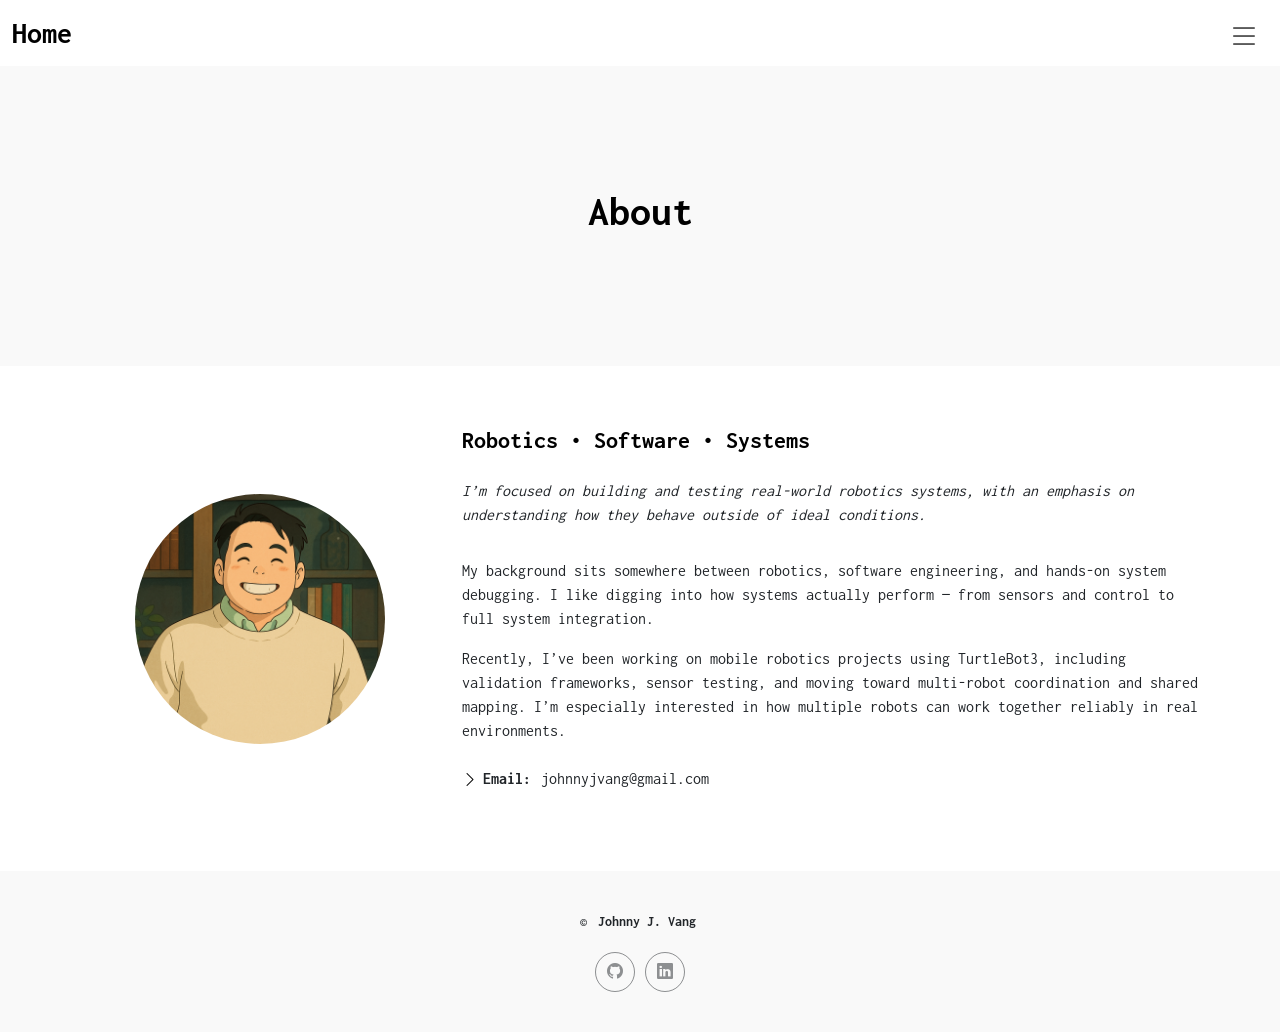
==== commit 98976dc1: "update footr, contact, about page" ====
--- a/about.html
+++ b/about.html
@@ -80,23 +80,18 @@
             <h2>Robotics • Software • Systems</h2>
 
             <p class="fst-italic py-3">
-              I enjoy building things that actually work — whether that’s a robot navigating a space,
-              a system validating sensor data, or a simple web app that solves a real problem.
+              I’m focused on building and testing real-world robotics systems, with an emphasis on understanding how they behave outside of ideal conditions.
             </p>
 
             <p>
               My background sits somewhere between robotics, software engineering, and hands-on system debugging.
-              I like understanding how things behave in the real world, not just how they’re supposed to work on paper.
+              I like digging into how systems actually perform — from sensors and control to full system integration.
             </p>
 
             <p>
-              Recently, I’ve been building projects around mobile robotics, computer vision, and lightweight web apps —
-              focusing on practical applications and clean, usable designs.
-            </p>
-
-            <p>
-              Outside of projects, I enjoy running, training for endurance events, and building small tools or apps
-              that make everyday things a little easier.
+              Recently, I’ve been working on mobile robotics projects using TurtleBot3, including validation frameworks,
+              sensor testing, and moving toward multi-robot coordination and shared mapping.
+              I’m especially interested in how multiple robots can work together reliably in real environments.
             </p>
 
             <!-- CONTACT -->
@@ -129,10 +124,12 @@
         <p>© <strong class="px-1 sitename">Johnny J. Vang</strong></p>
       </div>
       <div class="social-links d-flex justify-content-center">
-        <a href=""><i class="bi bi-twitter-x"></i></a>
-        <a href=""><i class="bi bi-facebook"></i></a>
-        <a href=""><i class="bi bi-instagram"></i></a>
-        <a href=""><i class="bi bi-linkedin"></i></a>
+        <a href="https://github.com/johnnyjvang" target="_blank" rel="noopener noreferrer">
+          <i class="bi bi-github"></i>
+        </a>
+        <a href="https://www.linkedin.com/in/jjvang/" target="_blank" rel="noopener noreferrer">
+          <i class="bi bi-linkedin"></i>
+        </a>
       </div>
     </div>
   </footer>
